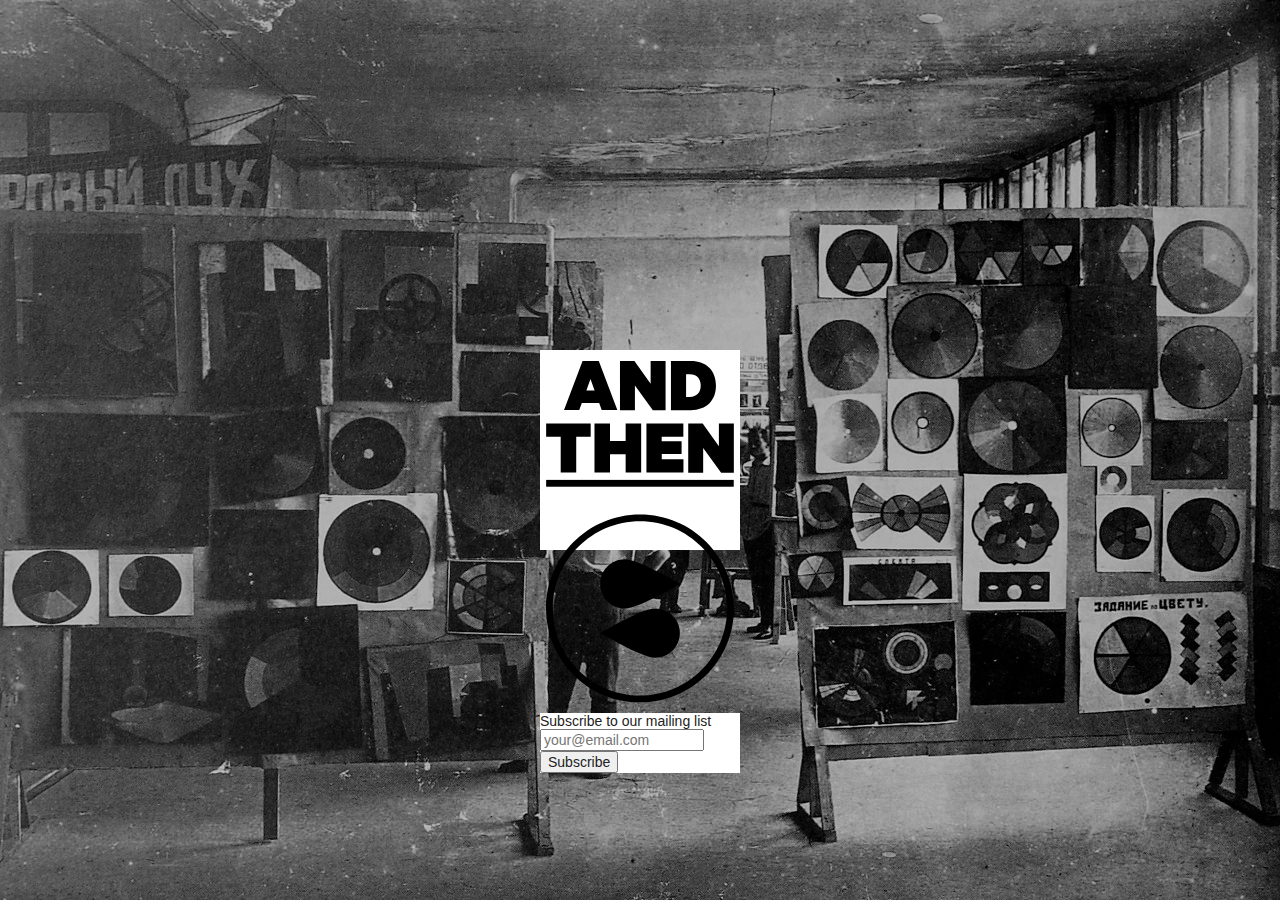
==== index2.html @ 5ff451fd "edit" ====
<!doctype html>
<html class="no-js" lang="">
    <head>
        <meta charset="utf-8">
        <meta http-equiv="x-ua-compatible" content="ie=edge">
        <title>And Then</title>
        <meta name="description" content="">
        <meta name="viewport" content="width=device-width, initial-scale=1">

        <link rel="apple-touch-icon" href="apple-touch-icon.png">
        <!-- Place favicon.ico in the root directory -->

        <link rel="stylesheet" href="css/normalize.css">
        <link rel="stylesheet" href="css/main.css">
        <script src="js/vendor/modernizr-2.8.3.min.js"></script>
    </head>
    <body>
      <!--[if lt IE 8]>
      <p class="browserupgrade">You are using an <strong>outdated</strong> browser. Please <a href="http://browsehappy.com/">upgrade your browser</a> to improve your experience.</p>
      <![endif]-->

      <!-- stuff -->
      <div class="wrapper">
        <div class="float">
          <svg xmlns="http://www.w3.org/2000/svg" xmlns:xlink="http://www.w3.org/1999/xlink" version="1.1" id="Layer_1" x="0" y="0" viewBox="0 0 204.8 372.1" enable-background="new 0 0 204.8 372.1" xml:space="preserve">
            <path d="M60.2 11.2l19 50.3H63.2l-2.6-7.3H42.8l-2.6 7.3H24.6l19-50.3H60.2zM47.5 41.4h8.4l-4.2-11.6L47.5 41.4z"/>
            <path d="M128.6 61.6h-13L97.2 36.4v25.2H81.9V11.2h14.8l16.6 23.4V11.2h15.3V61.6z"/>
            <path d="M134.1 11.2h20.2c16.3 0 25.9 9.8 25.9 25.2 0 15.3-9.6 25.2-25.9 25.2h-20.2V11.2zM153.5 48c7 0 11.1-4.5 11.1-11.6 0-7.1-4-11.6-11.1-11.6h-3.9V48H153.5z"/>
            <path d="M102.4 175.4c49.2 0 89.2 40 89.2 89.2s-40 89.2-89.2 89.2 -89.2-40-89.2-89.2S53.2 175.4 102.4 175.4M102.4 168.4c-53.1 0-96.2 43.1-96.2 96.2s43.1 96.2 96.2 96.2 96.2-43.1 96.2-96.2S155.6 168.4 102.4 168.4L102.4 168.4z"/>
            <path d="M143.2 239.5c0 0-42.5 25.2-56.4 25.2s-25.2-11.3-25.2-25.2 11.3-25.2 25.2-25.2S143.2 239.5 143.2 239.5z"/>
            <path d="M61.6 289.8c0 0 42.5-25.2 56.4-25.2s25.2 11.3 25.2 25.2S132 315.1 118 315.1 61.6 289.8 61.6 289.8z"/>
            <path d="M6.3 75.2h45.6v13.5H37.1v36.8H21.2V88.8H6.3V75.2z"/>
            <path d="M103.6 75.2v50.3H87.7v-18.7h-16v18.7H55.8V75.2h15.9v18.1h16V75.2H103.6z"/>
            <path d="M146.8 75.2v13.5h-22.2v4.8H145v13.1h-20.3v5.3h22.2v13.6H109V75.2H146.8z"/>
            <path d="M198.5 125.6h-13l-18.4-25.2v25.2h-15.3V75.2h14.8l16.6 23.4V75.2h15.3V125.6z"/>
            <rect x="6.3" y="133" width="192.1" height="7"/>
          </svg>
          <!--  MailChimp Signup Form -->
          <link href="//cdn-images.mailchimp.com/embedcode/slim-081711.css" rel="stylesheet" type="text/css">
          <style type="text/css">
              #mc_embed_signup{background:#fff; clear:left; font:14px Helvetica,Arial,sans-serif; }
              /* Add your own MailChimp form style overrides in your site stylesheet or in this style block.
                 We recommend moving this block and the preceding CSS link to the HEAD of your HTML file. */
          </style>
          <div id="mc_embed_signup">
          <form action="//and-then.us11.list-manage.com/subscribe/post?u=78a322578f05316ac3a54d302&amp;id=7ab918c970" method="post" id="mc-embedded-subscribe-form" name="mc-embedded-subscribe-form" class="validate" target="_blank" novalidate>
              <div id="mc_embed_signup_scroll">
              <label for="mce-EMAIL">Subscribe to our mailing list</label>
              <input type="email" value="" name="EMAIL" class="email" id="mce-EMAIL" placeholder="your@email.com" required>
              <!-- real people should not fill this in and expect good things - do not remove this or risk form bot signups-->
              <div style="position: absolute; left: -5000px;"><input type="text" name="b_78a322578f05316ac3a54d302_7ab918c970" tabindex="-1" value=""></div>
              <div class="clear"><input type="submit" value="Subscribe" name="subscribe" id="mc-embedded-subscribe" class="button"></div>
              </div>
          </form>
          </div>
          <!--End mc_embed_signup-->
        </div><!-- float -->
      </div><!-- wrapper -->
      <!-- stuff end -->

      <script src="https://ajax.googleapis.com/ajax/libs/jquery/1.11.3/jquery.min.js"></script>
      <script>window.jQuery || document.write('<script src="js/vendor/jquery-1.11.3.min.js"><\/script>')</script>
      <script src="js/plugins.js"></script>
      <script src="js/main.js"></script>

      <!-- Google Analytics: change UA-XXXXX-X to be your site's ID. -->
      <script>
      (function(b,o,i,l,e,r){b.GoogleAnalyticsObject=l;b[l]||(b[l]=
      function(){(b[l].q=b[l].q||[]).push(arguments)});b[l].l=+new Date;
      e=o.createElement(i);r=o.getElementsByTagName(i)[0];
      e.src='https://www.google-analytics.com/analytics.js';
      r.parentNode.insertBefore(e,r)}(window,document,'script','ga'));
      ga('create','UA-XXXXX-X','auto');ga('send','pageview');
      </script>
    </body>
</html>
---- css/main.css ----
/*! HTML5 Boilerplate v5.2.0 | MIT License | https://html5boilerplate.com/ */

/*
 * What follows is the result of much research on cross-browser styling.
 * Credit left inline and big thanks to Nicolas Gallagher, Jonathan Neal,
 * Kroc Camen, and the H5BP dev community and team.
 */

/* ==========================================================================
   Base styles: opinionated defaults
   ========================================================================== */

html {
    color: #222;
    font-size: 1em;
    line-height: 1.4;
}

/*
 * Remove text-shadow in selection highlight:
 * https://twitter.com/miketaylr/status/12228805301
 *
 * These selection rule sets have to be separate.
 * Customize the background color to match your design.
 */

::-moz-selection {
    background: #b3d4fc;
    text-shadow: none;
}

::selection {
    background: #b3d4fc;
    text-shadow: none;
}

/*
 * A better looking default horizontal rule
 */

hr {
    display: block;
    height: 1px;
    border: 0;
    border-top: 1px solid #ccc;
    margin: 1em 0;
    padding: 0;
}

/*
 * Remove the gap between audio, canvas, iframes,
 * images, videos and the bottom of their containers:
 * https://github.com/h5bp/html5-boilerplate/issues/440
 */

audio,
canvas,
iframe,
img,
svg,
video {
    vertical-align: middle;
}

/*
 * Remove default fieldset styles.
 */

fieldset {
    border: 0;
    margin: 0;
    padding: 0;
}

/*
 * Allow only vertical resizing of textareas.
 */

textarea {
    resize: vertical;
}

/* ==========================================================================
   Browser Upgrade Prompt
   ========================================================================== */

.browserupgrade {
    margin: 0.2em 0;
    background: #ccc;
    color: #000;
    padding: 0.2em 0;
}

/* ==========================================================================
   Author's custom styles
   ========================================================================== */
.wrapper {
    display: flex;
    align-items: center;
    height: 100vh;
    width: 100%;
    background-color: red;
    background-size: cover;
    background-image: url('../img/bg1.jpg');
}

.float {
    background-color: white;
    margin: 0 auto;
    width: 200px;
    height: 200px
}















/* ==========================================================================
   Helper classes
   ========================================================================== */

/*
 * Hide visually and from screen readers:
 */

.hidden {
    display: none !important;
}

/*
 * Hide only visually, but have it available for screen readers:
 * http://snook.ca/archives/html_and_css/hiding-content-for-accessibility
 */

.visuallyhidden {
    border: 0;
    clip: rect(0 0 0 0);
    height: 1px;
    margin: -1px;
    overflow: hidden;
    padding: 0;
    position: absolute;
    width: 1px;
}

/*
 * Extends the .visuallyhidden class to allow the element
 * to be focusable when navigated to via the keyboard:
 * https://www.drupal.org/node/897638
 */

.visuallyhidden.focusable:active,
.visuallyhidden.focusable:focus {
    clip: auto;
    height: auto;
    margin: 0;
    overflow: visible;
    position: static;
    width: auto;
}

/*
 * Hide visually and from screen readers, but maintain layout
 */

.invisible {
    visibility: hidden;
}

/*
 * Clearfix: contain floats
 *
 * For modern browsers
 * 1. The space content is one way to avoid an Opera bug when the
 *    `contenteditable` attribute is included anywhere else in the document.
 *    Otherwise it causes space to appear at the top and bottom of elements
 *    that receive the `clearfix` class.
 * 2. The use of `table` rather than `block` is only necessary if using
 *    `:before` to contain the top-margins of child elements.
 */

.clearfix:before,
.clearfix:after {
    content: " "; /* 1 */
    display: table; /* 2 */
}

.clearfix:after {
    clear: both;
}

/* ==========================================================================
   EXAMPLE Media Queries for Responsive Design.
   These examples override the primary ('mobile first') styles.
   Modify as content requires.
   ========================================================================== */

@media only screen and (min-width: 35em) {
    /* Style adjustments for viewports that meet the condition */
}

@media print,
       (-webkit-min-device-pixel-ratio: 1.25),
       (min-resolution: 1.25dppx),
       (min-resolution: 120dpi) {
    /* Style adjustments for high resolution devices */
}

/* ==========================================================================
   Print styles.
   Inlined to avoid the additional HTTP request:
   http://www.phpied.com/delay-loading-your-print-css/
   ========================================================================== */

@media print {
    *,
    *:before,
    *:after {
        background: transparent !important;
        color: #000 !important; /* Black prints faster:
                                   http://www.sanbeiji.com/archives/953 */
        box-shadow: none !important;
        text-shadow: none !important;
    }

    a,
    a:visited {
        text-decoration: underline;
    }

    a[href]:after {
        content: " (" attr(href) ")";
    }

    abbr[title]:after {
        content: " (" attr(title) ")";
    }

    /*
     * Don't show links that are fragment identifiers,
     * or use the `javascript:` pseudo protocol
     */

    a[href^="#"]:after,
    a[href^="javascript:"]:after {
        content: "";
    }

    pre,
    blockquote {
        border: 1px solid #999;
        page-break-inside: avoid;
    }

    /*
     * Printing Tables:
     * http://css-discuss.incutio.com/wiki/Printing_Tables
     */

    thead {
        display: table-header-group;
    }

    tr,
    img {
        page-break-inside: avoid;
    }

    img {
        max-width: 100% !important;
    }

    p,
    h2,
    h3 {
        orphans: 3;
        widows: 3;
    }

    h2,
    h3 {
        page-break-after: avoid;
    }
}
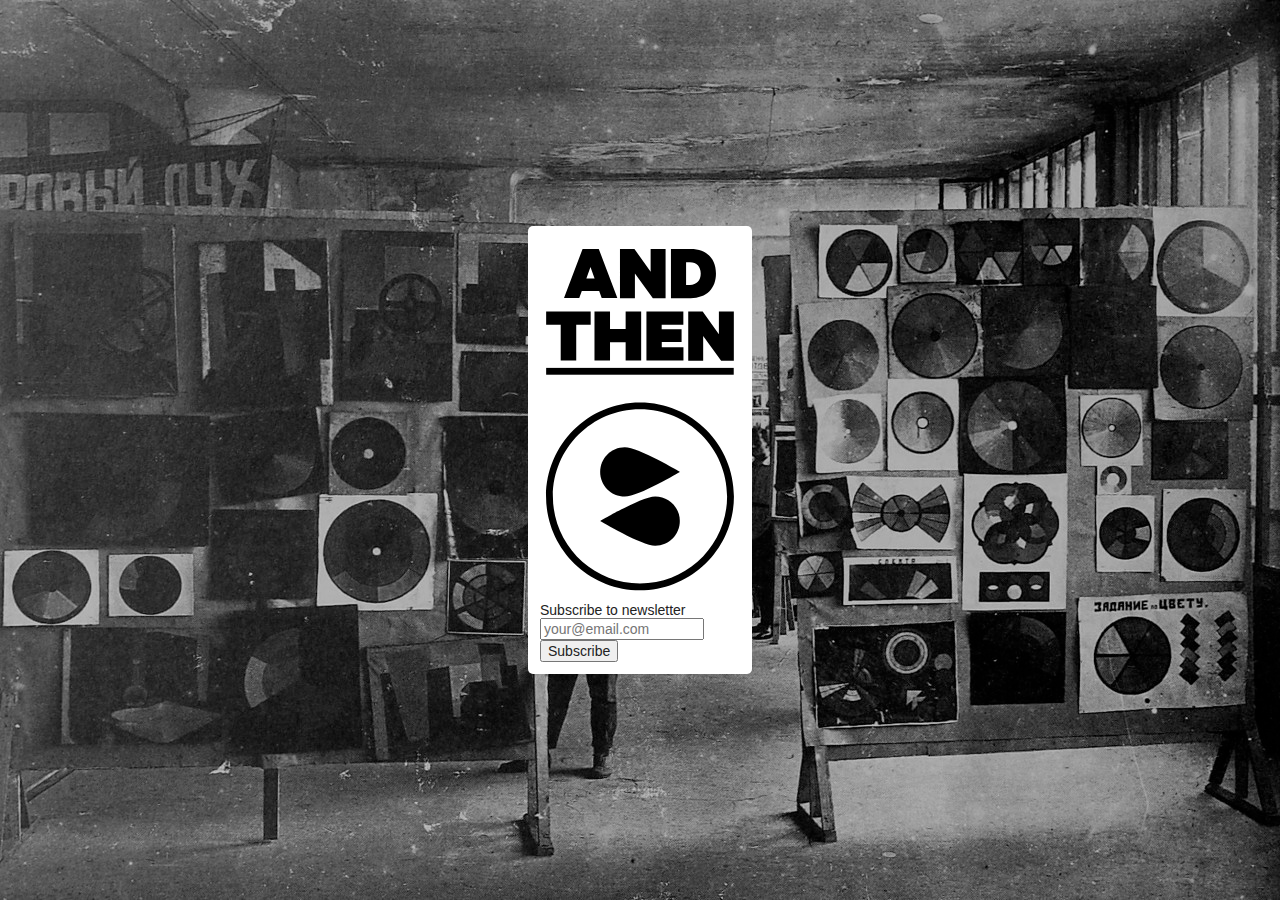
==== commit 51857815: "zz" ====
--- a/index2.html
+++ b/index2.html
@@ -45,7 +45,7 @@
           <div id="mc_embed_signup">
           <form action="//and-then.us11.list-manage.com/subscribe/post?u=78a322578f05316ac3a54d302&amp;id=7ab918c970" method="post" id="mc-embedded-subscribe-form" name="mc-embedded-subscribe-form" class="validate" target="_blank" novalidate>
               <div id="mc_embed_signup_scroll">
-              <label for="mce-EMAIL">Subscribe to our mailing list</label>
+              <label for="mce-EMAIL">Subscribe to newsletter</label>
               <input type="email" value="" name="EMAIL" class="email" id="mce-EMAIL" placeholder="your@email.com" required>
               <!-- real people should not fill this in and expect good things - do not remove this or risk form bot signups-->
               <div style="position: absolute; left: -5000px;"><input type="text" name="b_78a322578f05316ac3a54d302_7ab918c970" tabindex="-1" value=""></div>
--- a/css/main.css
+++ b/css/main.css
@@ -99,16 +99,17 @@
     align-items: center;
     height: 100vh;
     width: 100%;
-    background-color: red;
     background-size: cover;
     background-image: url('../img/bg1.jpg');
+    background-position: center;
 }
 
 .float {
     background-color: white;
     margin: 0 auto;
     width: 200px;
-    height: 200px
+    padding: 12px;
+    border-radius: 5px;
 }
 
 
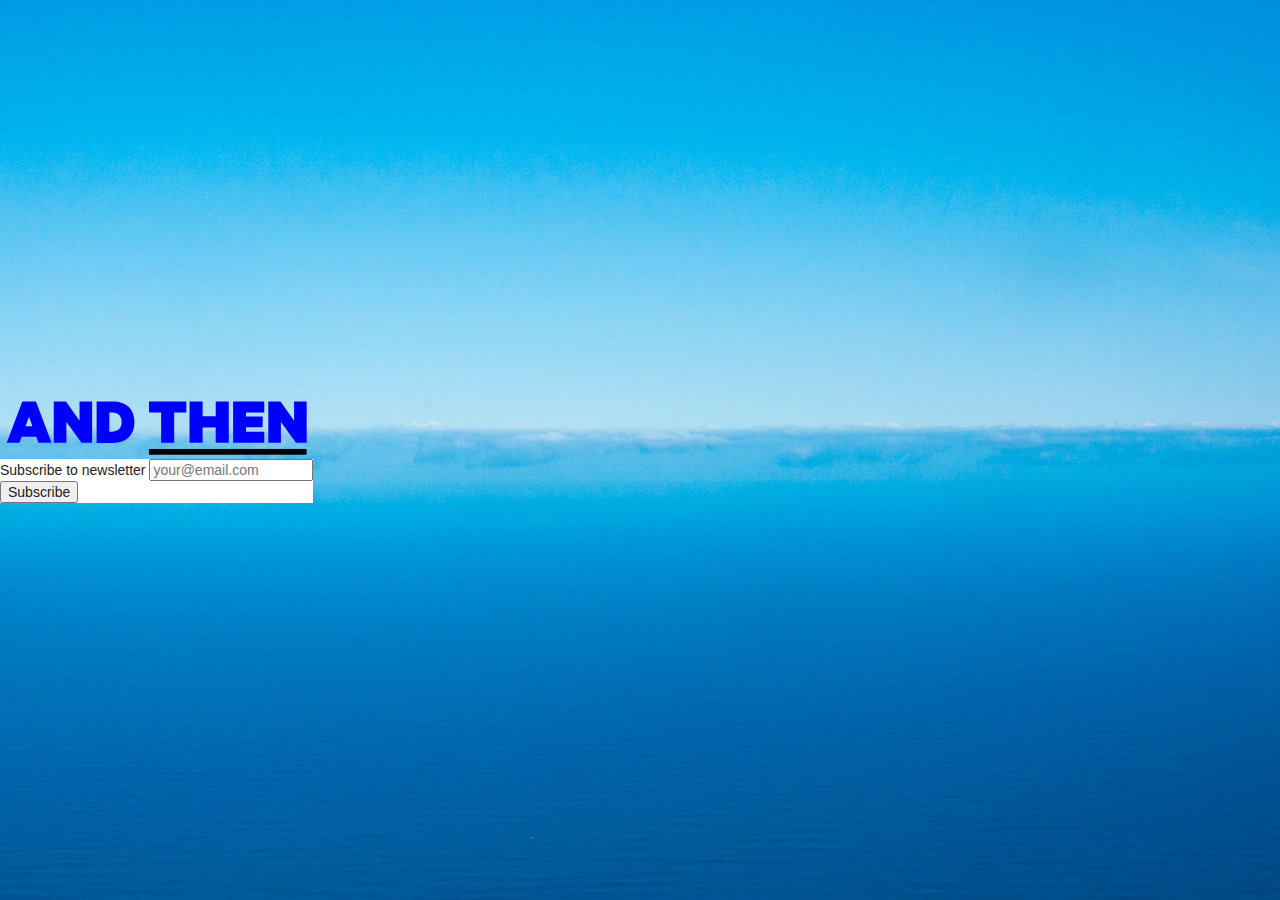
==== commit e7320c9f: "zzz" ====
--- a/index2.html
+++ b/index2.html
@@ -22,19 +22,7 @@
       <!-- stuff -->
       <div class="wrapper">
         <div class="float">
-          <svg xmlns="http://www.w3.org/2000/svg" xmlns:xlink="http://www.w3.org/1999/xlink" version="1.1" id="Layer_1" x="0" y="0" viewBox="0 0 204.8 372.1" enable-background="new 0 0 204.8 372.1" xml:space="preserve">
-            <path d="M60.2 11.2l19 50.3H63.2l-2.6-7.3H42.8l-2.6 7.3H24.6l19-50.3H60.2zM47.5 41.4h8.4l-4.2-11.6L47.5 41.4z"/>
-            <path d="M128.6 61.6h-13L97.2 36.4v25.2H81.9V11.2h14.8l16.6 23.4V11.2h15.3V61.6z"/>
-            <path d="M134.1 11.2h20.2c16.3 0 25.9 9.8 25.9 25.2 0 15.3-9.6 25.2-25.9 25.2h-20.2V11.2zM153.5 48c7 0 11.1-4.5 11.1-11.6 0-7.1-4-11.6-11.1-11.6h-3.9V48H153.5z"/>
-            <path d="M102.4 175.4c49.2 0 89.2 40 89.2 89.2s-40 89.2-89.2 89.2 -89.2-40-89.2-89.2S53.2 175.4 102.4 175.4M102.4 168.4c-53.1 0-96.2 43.1-96.2 96.2s43.1 96.2 96.2 96.2 96.2-43.1 96.2-96.2S155.6 168.4 102.4 168.4L102.4 168.4z"/>
-            <path d="M143.2 239.5c0 0-42.5 25.2-56.4 25.2s-25.2-11.3-25.2-25.2 11.3-25.2 25.2-25.2S143.2 239.5 143.2 239.5z"/>
-            <path d="M61.6 289.8c0 0 42.5-25.2 56.4-25.2s25.2 11.3 25.2 25.2S132 315.1 118 315.1 61.6 289.8 61.6 289.8z"/>
-            <path d="M6.3 75.2h45.6v13.5H37.1v36.8H21.2V88.8H6.3V75.2z"/>
-            <path d="M103.6 75.2v50.3H87.7v-18.7h-16v18.7H55.8V75.2h15.9v18.1h16V75.2H103.6z"/>
-            <path d="M146.8 75.2v13.5h-22.2v4.8H145v13.1h-20.3v5.3h22.2v13.6H109V75.2H146.8z"/>
-            <path d="M198.5 125.6h-13l-18.4-25.2v25.2h-15.3V75.2h14.8l16.6 23.4V75.2h15.3V125.6z"/>
-            <rect x="6.3" y="133" width="192.1" height="7"/>
-          </svg>
+          <svg xmlns="http://www.w3.org/2000/svg" version="1.1" id="Layer_1" x="0" y="0" viewBox="0 0 381.8 75" enable-background="new 0 0 381.8 75" xml:space="preserve"><path d="M43.8 5.5l19 50.3H46.8l-2.6-7.3H26.4l-2.6 7.3H8.2l19-50.3H43.8zM31.1 35.6h8.4l-4.2-11.6L31.1 35.6z"/><path d="M112.3 55.8h-13L80.9 30.6v25.2H65.5V5.5h14.8l16.6 23.4V5.5h15.3V55.8z"/><path d="M117.7 5.5h20.2c16.3 0 25.9 9.8 25.9 25.2 0 15.3-9.6 25.2-25.9 25.2h-20.2V5.5zM137.1 42.2c7 0 11.1-4.5 11.1-11.6 0-7.1-4-11.6-11.1-11.6h-3.9v23.2H137.1z"/><path d="M181.4 5.5H227V19h-14.8v36.8h-15.9V19h-14.8V5.5z"/><path d="M278.7 5.5v50.3h-15.9V37.1h-16v18.7h-15.9V5.5h15.9v18.1h16V5.5H278.7z"/><path d="M321.9 5.5V19h-22.2v4.8H320v13.1h-20.3v5.3h22.2v13.6h-37.9V5.5H321.9z"/><path d="M373.6 55.8h-13l-18.4-25.2v25.2h-15.3V5.5h14.8l16.6 23.4V5.5h15.3V55.8z"/><rect x="181.4" y="63.3" width="192.1" height="7"/></svg>
           <!--  MailChimp Signup Form -->
           <link href="//cdn-images.mailchimp.com/embedcode/slim-081711.css" rel="stylesheet" type="text/css">
           <style type="text/css">
--- a/css/main.css
+++ b/css/main.css
@@ -100,9 +100,13 @@
     height: 100vh;
     width: 100%;
     background-size: cover;
-    background-image: url('../img/bg1.jpg');
+    background-image: url('../img/bg2.jpg');
     background-position: center;
 }
+
+path {
+    fill: blue;
+}​
 
 .float {
     background-color: white;
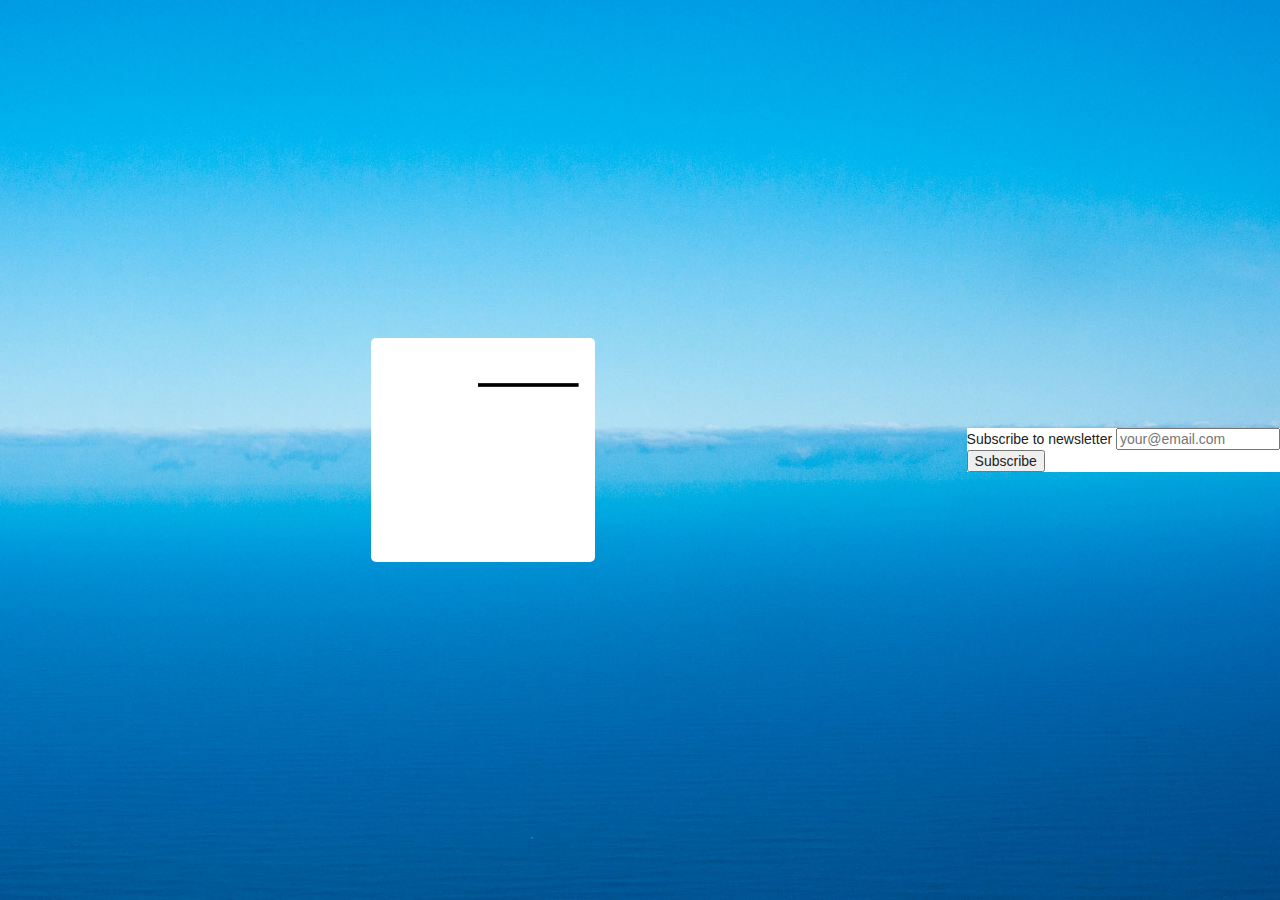
==== commit 6a8325b0: "zzz" ====
--- a/index2.html
+++ b/index2.html
@@ -22,7 +22,12 @@
       <!-- stuff -->
       <div class="wrapper">
         <div class="float">
-          <svg xmlns="http://www.w3.org/2000/svg" version="1.1" id="Layer_1" x="0" y="0" viewBox="0 0 381.8 75" enable-background="new 0 0 381.8 75" xml:space="preserve"><path d="M43.8 5.5l19 50.3H46.8l-2.6-7.3H26.4l-2.6 7.3H8.2l19-50.3H43.8zM31.1 35.6h8.4l-4.2-11.6L31.1 35.6z"/><path d="M112.3 55.8h-13L80.9 30.6v25.2H65.5V5.5h14.8l16.6 23.4V5.5h15.3V55.8z"/><path d="M117.7 5.5h20.2c16.3 0 25.9 9.8 25.9 25.2 0 15.3-9.6 25.2-25.9 25.2h-20.2V5.5zM137.1 42.2c7 0 11.1-4.5 11.1-11.6 0-7.1-4-11.6-11.1-11.6h-3.9v23.2H137.1z"/><path d="M181.4 5.5H227V19h-14.8v36.8h-15.9V19h-14.8V5.5z"/><path d="M278.7 5.5v50.3h-15.9V37.1h-16v18.7h-15.9V5.5h15.9v18.1h16V5.5H278.7z"/><path d="M321.9 5.5V19h-22.2v4.8H320v13.1h-20.3v5.3h22.2v13.6h-37.9V5.5H321.9z"/><path d="M373.6 55.8h-13l-18.4-25.2v25.2h-15.3V5.5h14.8l16.6 23.4V5.5h15.3V55.8z"/><rect x="181.4" y="63.3" width="192.1" height="7"/></svg>
+          <svg id="logo" xmlns="http://www.w3.org/2000/svg" version="1.1" id="Layer_1" x="0" y="0" viewBox="0 0 381.8 75" enable-background="new 0 0 381.8 75" xml:space="preserve"><path d="M43.8 5.5l19 50.3H46.8l-2.6-7.3H26.4l-2.6 7.3H8.2l19-50.3H43.8zM31.1 35.6h8.4l-4.2-11.6L31.1 35.6z"/><path d="M112.3 55.8h-13L80.9 30.6v25.2H65.5V5.5h14.8l16.6 23.4V5.5h15.3V55.8z"/><path d="M117.7 5.5h20.2c16.3 0 25.9 9.8 25.9 25.2 0 15.3-9.6 25.2-25.9 25.2h-20.2V5.5zM137.1 42.2c7 0 11.1-4.5 11.1-11.6 0-7.1-4-11.6-11.1-11.6h-3.9v23.2H137.1z"/><path d="M181.4 5.5H227V19h-14.8v36.8h-15.9V19h-14.8V5.5z"/><path d="M278.7 5.5v50.3h-15.9V37.1h-16v18.7h-15.9V5.5h15.9v18.1h16V5.5H278.7z"/><path d="M321.9 5.5V19h-22.2v4.8H320v13.1h-20.3v5.3h22.2v13.6h-37.9V5.5H321.9z"/><path d="M373.6 55.8h-13l-18.4-25.2v25.2h-15.3V5.5h14.8l16.6 23.4V5.5h15.3V55.8z"/><rect x="181.4" y="63.3" width="192.1" height="7"/></svg>        
+        </div><!-- float -->
+        <div class="space">
+          
+        </div>
+        <div class="newsletter">
           <!--  MailChimp Signup Form -->
           <link href="//cdn-images.mailchimp.com/embedcode/slim-081711.css" rel="stylesheet" type="text/css">
           <style type="text/css">
@@ -42,7 +47,8 @@
           </form>
           </div>
           <!--End mc_embed_signup-->
-        </div><!-- float -->
+
+        </div>
       </div><!-- wrapper -->
       <!-- stuff end -->
 
--- a/css/main.css
+++ b/css/main.css
@@ -103,14 +103,23 @@
     background-image: url('../img/bg2.jpg');
     background-position: center;
 }
-
+#id {
+    min-width: 200px;
+}
 path {
-    fill: blue;
+    fill: white;
 }​
-
+stroke {
+    fill: white;
+}​
+
+.space {
+    height: 60%;
+}
 .float {
     background-color: white;
     margin: 0 auto;
+    height: 200px;
     width: 200px;
     padding: 12px;
     border-radius: 5px;
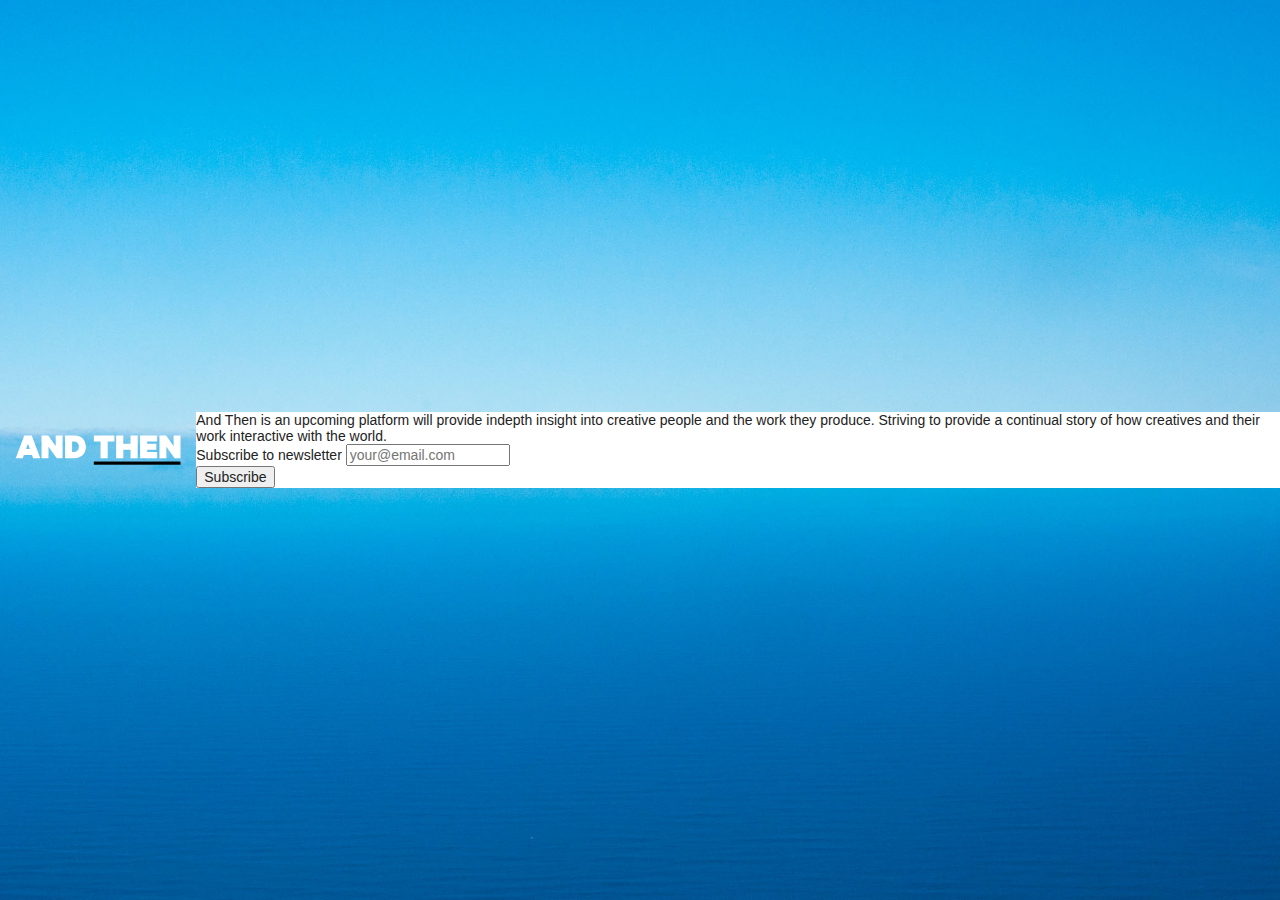
==== commit 5d96e009: "why is there a black line here fuck this shit" ====
--- a/index2.html
+++ b/index2.html
@@ -35,7 +35,9 @@
               /* Add your own MailChimp form style overrides in your site stylesheet or in this style block.
                  We recommend moving this block and the preceding CSS link to the HEAD of your HTML file. */
           </style>
+
           <div id="mc_embed_signup">
+          And Then is an upcoming platform will provide indepth insight into creative people and the work they produce. Striving to provide a continual story of how creatives and their work interactive with the world.
           <form action="//and-then.us11.list-manage.com/subscribe/post?u=78a322578f05316ac3a54d302&amp;id=7ab918c970" method="post" id="mc-embedded-subscribe-form" name="mc-embedded-subscribe-form" class="validate" target="_blank" novalidate>
               <div id="mc_embed_signup_scroll">
               <label for="mce-EMAIL">Subscribe to newsletter</label>
--- a/css/main.css
+++ b/css/main.css
@@ -113,13 +113,11 @@
     fill: white;
 }​
 
-.space {
-    height: 60%;
+.newsletter {
+    max-width: 400px;
 }
 .float {
-    background-color: white;
     margin: 0 auto;
-    height: 200px;
     width: 200px;
     padding: 12px;
     border-radius: 5px;
